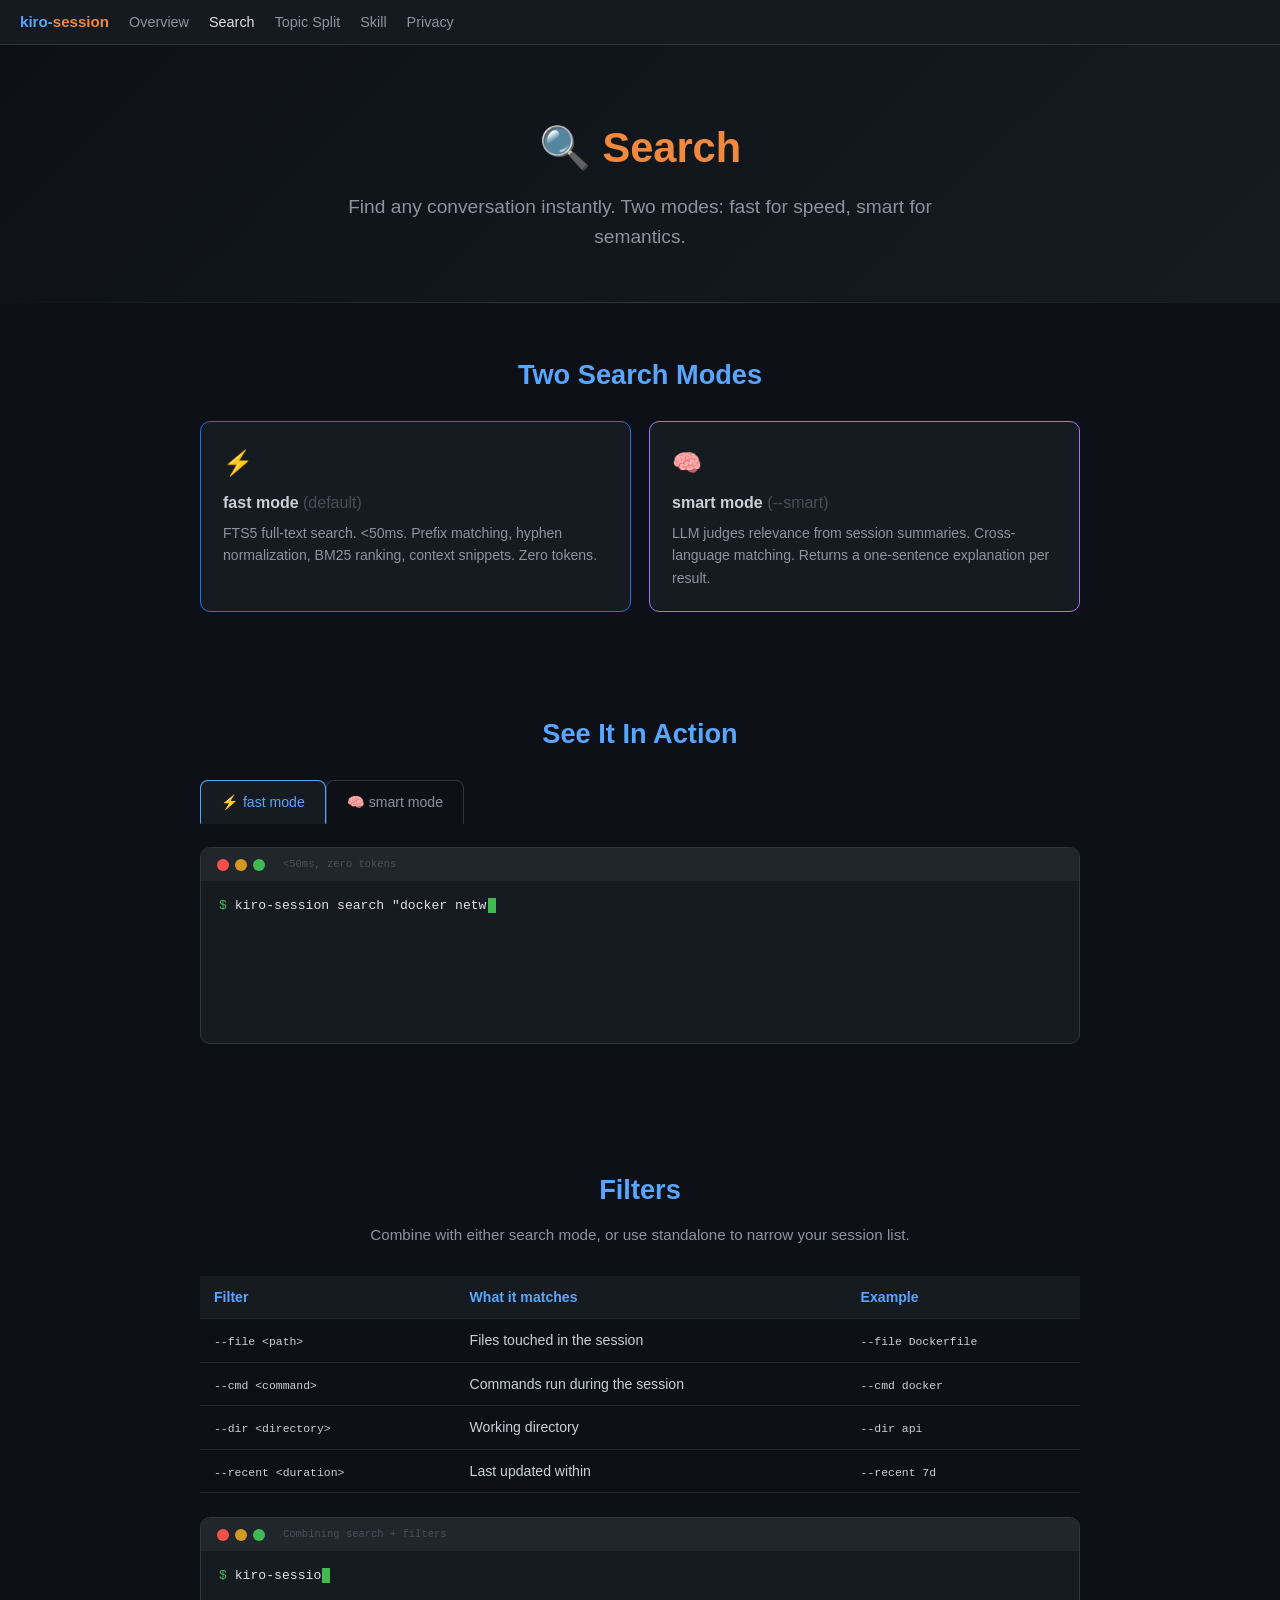
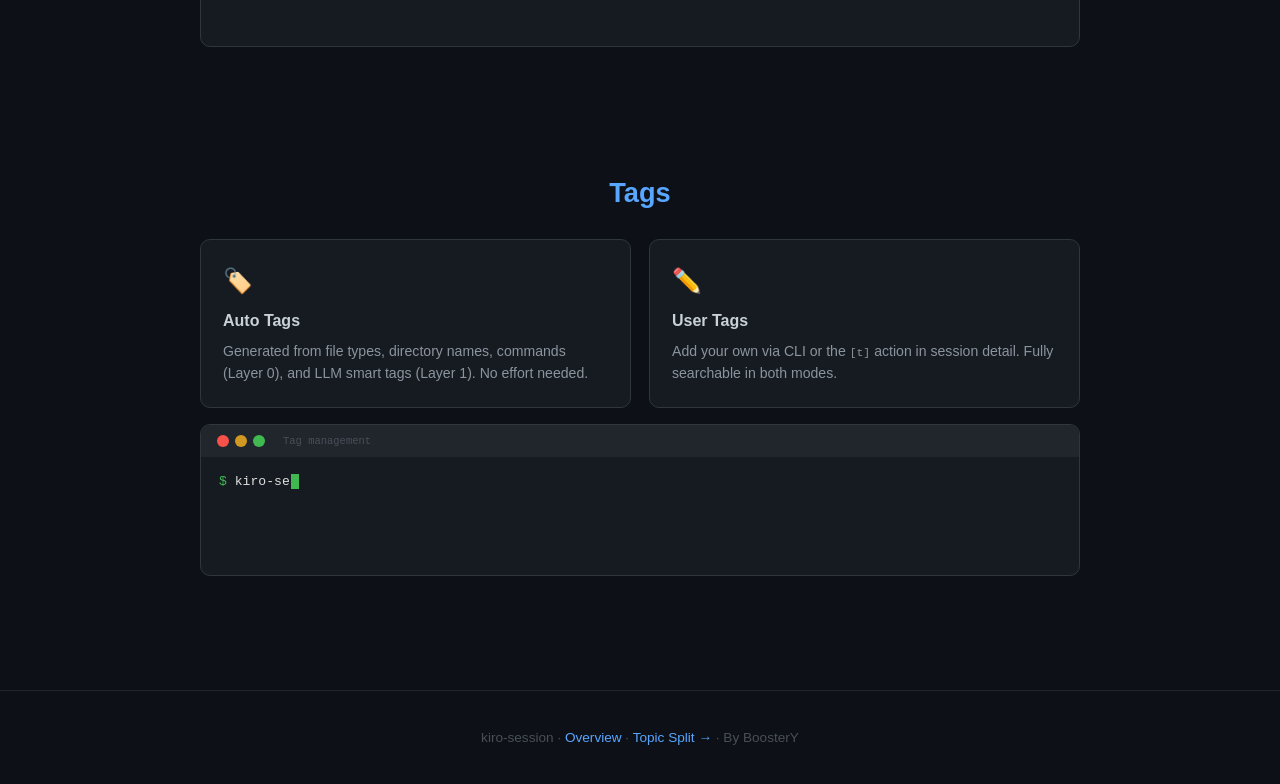
==== docs/search.html @ 9724293c "Docs: update README, SKILL.md, v2-design for current state - README rewritten for v2: dual storage, " ====
<!DOCTYPE html>
<html lang="en">
<head>
<meta charset="UTF-8">
<meta name="viewport" content="width=device-width, initial-scale=1.0">
<title>kiro-session — Search</title>
<link rel="stylesheet" href="shared.css">
</head>
<body>

<nav class="topnav">
  <span class="brand">kiro-<span>session</span></span>
  <a href="index.html">Overview</a>
  <a href="search.html" class="active">Search</a>
  <a href="split.html">Topic Split</a>
  <a href="skill.html">Skill</a>
  <a href="privacy.html">Privacy</a>
</nav>

<div class="hero">
  <h1>🔍 <span>Search</span></h1>
  <p>Find any conversation instantly. Two modes: fast for speed, smart for semantics.</p>
</div>

<div class="section">
  <h2 class="reveal up">Two Search Modes</h2>
  <div class="cards reveal up">
    <div class="card" style="border-color:#1f6feb;">
      <div class="icon">⚡</div>
      <h3>fast mode <span style="color:#484f58;font-weight:400;">(default)</span></h3>
      <p>FTS5 full-text search. &lt;50ms. Prefix matching, hyphen normalization, BM25 ranking, context snippets. Zero tokens.</p>
    </div>
    <div class="card" style="border-color:#a371f7;">
      <div class="icon">🧠</div>
      <h3>smart mode <span style="color:#484f58;font-weight:400;">(--smart)</span></h3>
      <p>LLM judges relevance from session summaries. Cross-language matching. Returns a one-sentence explanation per result.</p>
    </div>
  </div>
</div>

<div class="section">
  <h2 class="reveal up">See It In Action</h2>

  <div class="tab-group reveal up">
    <div class="tabs">
      <div class="tab active" data-target="tab-fast">⚡ fast mode</div>
      <div class="tab" data-target="tab-smart">🧠 smart mode</div>
    </div>

    <div class="tab-content active" id="tab-fast">
      <div class="terminal" data-typing>
        <div class="terminal-bar"><div class="dot r"></div><div class="dot y"></div><div class="dot g"></div><span class="title">&lt;50ms, zero tokens</span></div>
        <div class="terminal-body">
<div class="tl" data-cmd="kiro-session search &quot;docker network&quot;"><span class="prompt">$</span> <span class="cmd"></span></div>
<div class="tl"></div>
<div class="tl"><span class="dim">2 results (12ms)</span></div>
<div class="tl"></div>
<div class="tl"><span class="blue">612381ac</span>  <span class="orange">API Gateway Migration</span>  <span class="dim">(4d, docs)</span></div>
<div class="tl">  <span class="dim">...configured nginx reverse proxy for</span> <span class="yellow">docker</span> <span class="dim">containers on bridge</span> <span class="yellow">network</span><span class="dim">...</span></div>
<div class="tl"></div>
<div class="tl"><span class="blue">5d32ae37</span>  <span class="orange">Debug production logs</span>  <span class="dim">(2d, project-x)</span></div>
<div class="tl">  <span class="dim">...nginx error 502,</span> <span class="yellow">docker network</span> <span class="dim">inspect showed missing subnet...</span></div>
        </div>
      </div>
    </div>

    <div class="tab-content" id="tab-smart">
      <div class="terminal" data-typing>
        <div class="terminal-bar"><div class="dot r"></div><div class="dot y"></div><div class="dot g"></div><span class="title">Semantic matching, cross-language</span></div>
        <div class="terminal-body">
<div class="tl" data-cmd="kiro-session search &quot;容器网络&quot; --smart"><span class="prompt">$</span> <span class="cmd"></span></div>
<div class="tl"></div>
<div class="tl"><span class="dim">2 results (4.2s, LLM)</span></div>
<div class="tl"></div>
<div class="tl"><span class="blue">612381ac</span>  <span class="orange">API Gateway Migration</span>  <span class="dim">(4d, docs)</span></div>
<div class="tl">  <span class="green">Discussed Docker container networking and nginx reverse proxy setup.</span></div>
<div class="tl"></div>
<div class="tl"><span class="blue">5d32ae37</span>  <span class="orange">Debug production logs</span>  <span class="dim">(2d, project-x)</span></div>
<div class="tl">  <span class="green">Debugged nginx 502 errors related to container networking issues.</span></div>
        </div>
      </div>
    </div>
  </div>
</div>

<div class="section">
  <h2 class="reveal up">Filters</h2>
  <p class="desc">Combine with either search mode, or use standalone to narrow your session list.</p>

  <table class="tbl reveal up">
    <tr><th>Filter</th><th>What it matches</th><th>Example</th></tr>
    <tr><td><code>--file &lt;path&gt;</code></td><td>Files touched in the session</td><td><code>--file Dockerfile</code></td></tr>
    <tr><td><code>--cmd &lt;command&gt;</code></td><td>Commands run during the session</td><td><code>--cmd docker</code></td></tr>
    <tr><td><code>--dir &lt;directory&gt;</code></td><td>Working directory</td><td><code>--dir api</code></td></tr>
    <tr><td><code>--recent &lt;duration&gt;</code></td><td>Last updated within</td><td><code>--recent 7d</code></td></tr>
  </table>

  <div class="terminal reveal up" data-typing>
    <div class="terminal-bar"><div class="dot r"></div><div class="dot y"></div><div class="dot g"></div><span class="title">Combining search + filters</span></div>
    <div class="terminal-body">
<div class="tl" data-cmd="kiro-session list --file Dockerfile --recent 7d"><span class="prompt">$</span> <span class="cmd"></span></div>
<div class="tl"></div>
<div class="tl" data-cmd="kiro-session search &quot;error&quot; --cmd docker"><span class="prompt">$</span> <span class="cmd"></span></div>
<div class="tl"></div>
<div class="tl" data-cmd="kiro-session search &quot;performance&quot; --dir api --smart"><span class="prompt">$</span> <span class="cmd"></span></div>
    </div>
  </div>
</div>

<div class="section">
  <h2 class="reveal up">Tags</h2>
  <div class="cards reveal up">
    <div class="card">
      <div class="icon">🏷️</div>
      <h3>Auto Tags</h3>
      <p>Generated from file types, directory names, commands (Layer 0), and LLM smart tags (Layer 1). No effort needed.</p>
    </div>
    <div class="card">
      <div class="icon">✏️</div>
      <h3>User Tags</h3>
      <p>Add your own via CLI or the <code>[t]</code> action in session detail. Fully searchable in both modes.</p>
    </div>
  </div>
  <div class="terminal reveal up" data-typing style="margin-top:16px;">
    <div class="terminal-bar"><div class="dot r"></div><div class="dot y"></div><div class="dot g"></div><span class="title">Tag management</span></div>
    <div class="terminal-body">
<div class="tl" data-cmd="kiro-session tag 612381ac &quot;docker&quot; &quot;production-issue&quot;"><span class="prompt">$</span> <span class="cmd"></span></div>
<div class="tl"><span class="green">✔ Added tags: docker, production-issue</span></div>
<div class="tl"></div>
<div class="tl" data-cmd="kiro-session tag 612381ac --remove &quot;production-issue&quot;"><span class="prompt">$</span> <span class="cmd"></span></div>
<div class="tl"><span class="green">✔ Removed tag: production-issue</span></div>
    </div>
  </div>
</div>

<div class="footer">kiro-session · <a href="index.html">Overview</a> · <a href="split.html">Topic Split →</a> · By BoosterY</div>

<script src="shared.js"></script>
</body>
</html>
---- docs/shared.css ----
* { margin: 0; padding: 0; box-sizing: border-box; }
body { font-family: -apple-system, BlinkMacSystemFont, 'Segoe UI', Roboto, sans-serif; color: #e0e0e0; background: #0d1117; line-height: 1.6; overflow-x: hidden; }
a { color: #58a6ff; text-decoration: none; }
a:hover { text-decoration: underline; }

@keyframes fadeUp { from { opacity: 0; transform: translateY(30px); } to { opacity: 1; transform: translateY(0); } }
@keyframes slideLeft { from { opacity: 0; transform: translateX(-40px); } to { opacity: 1; transform: translateX(0); } }
@keyframes slideRight { from { opacity: 0; transform: translateX(40px); } to { opacity: 1; transform: translateX(0); } }
@keyframes blink { 0%,100% { opacity: 1; } 50% { opacity: 0; } }

.reveal { opacity: 0; transition: all 0.6s ease; }
.reveal.visible { opacity: 1; }
.reveal.visible.up { animation: fadeUp 0.6s ease forwards; }
.reveal.visible.left { animation: slideLeft 0.6s ease forwards; }
.reveal.visible.right { animation: slideRight 0.6s ease forwards; }

.topnav { position: sticky; top: 0; z-index: 100; background: #161b22ee; backdrop-filter: blur(10px); border-bottom: 1px solid #30363d; padding: 10px 20px; display: flex; align-items: center; gap: 20px; font-size: 0.9em; }
.topnav .brand { color: #58a6ff; font-weight: 700; font-size: 1.05em; }
.topnav .brand span { color: #f0883e; }
.topnav a { color: #8b949e; transition: color 0.2s; }
.topnav a:hover, .topnav a.active { color: #e0e0e0; text-decoration: none; }

.hero { text-align: center; padding: 70px 20px 50px; background: linear-gradient(135deg, #0d1117 0%, #161b22 100%); position: relative; }
.hero::after { content: ''; position: absolute; bottom: 0; left: 0; right: 0; height: 1px; background: linear-gradient(90deg, transparent, #30363d, transparent); }
.hero h1 { font-size: 2.6em; color: #58a6ff; margin-bottom: 10px; animation: fadeUp 0.8s ease; }
.hero h1 span { color: #f0883e; }
.hero p { font-size: 1.2em; color: #8b949e; max-width: 620px; margin: 0 auto; animation: fadeUp 1s ease; }
.hero .badge { display: inline-block; margin-top: 16px; padding: 5px 14px; border-radius: 20px; background: #21262d; border: 1px solid #30363d; color: #8b949e; font-size: 0.85em; animation: fadeUp 1.2s ease; }

.section { max-width: 920px; margin: 0 auto; padding: 50px 20px; }
.section h2 { font-size: 1.7em; color: #58a6ff; margin-bottom: 24px; text-align: center; }
.section p.desc { color: #8b949e; text-align: center; max-width: 600px; margin: -12px auto 28px; font-size: 0.95em; }

.terminal { background: #161b22; border: 1px solid #30363d; border-radius: 10px; overflow: hidden; margin: 24px 0; font-family: 'SF Mono','Fira Code','Cascadia Code',monospace; font-size: 0.82em; }
.terminal-bar { background: #21262d; padding: 8px 16px; display: flex; gap: 6px; align-items: center; }
.terminal-bar .title { color: #484f58; font-size: 0.8em; margin-left: 12px; }
.dot { width: 12px; height: 12px; border-radius: 50%; }
.dot.r { background: #f85149; } .dot.y { background: #d29922; } .dot.g { background: #3fb950; }
.terminal-body { padding: 14px 18px; line-height: 1.7; overflow-x: auto; transition: opacity 0.6s ease; }
.terminal-body.fade-out { opacity: 0; }
.terminal-body .prompt { color: #3fb950; } .terminal-body .cmd { color: #e0e0e0; }
.terminal-body .dim { color: #484f58; } .terminal-body .blue { color: #58a6ff; }
.terminal-body .yellow { color: #d29922; } .terminal-body .green { color: #3fb950; }
.terminal-body .orange { color: #f0883e; } .terminal-body .red { color: #f85149; }
/* Typing engine */
.tl { opacity: 0; transform: translateX(-8px); transition: opacity 0.18s ease, transform 0.18s ease; }
.tl.show { opacity: 1; transform: translateX(0); }
.tcur { display: inline-block; width: 8px; height: 15px; background: #3fb950; animation: blink 1s step-end infinite; vertical-align: text-bottom; margin-left: 1px; }

.cards { display: grid; grid-template-columns: 1fr 1fr; gap: 18px; }
.card { background: #161b22; border: 1px solid #30363d; border-radius: 10px; padding: 22px; transition: transform 0.3s, border-color 0.3s; }
.card:hover { transform: translateY(-3px); border-color: #58a6ff; }
.card .icon { font-size: 1.5em; margin-bottom: 8px; }
.card h3 { color: #c9d1d9; font-size: 1em; margin-bottom: 6px; }
.card p { color: #8b949e; font-size: 0.88em; }

.compare { display: grid; grid-template-columns: 1fr 1fr; gap: 20px; margin-bottom: 30px; }
.compare-card { border-radius: 12px; padding: 24px; transition: transform 0.3s, box-shadow 0.3s; }
.compare-card:hover { transform: translateY(-4px); box-shadow: 0 8px 30px rgba(0,0,0,0.3); }
.compare-card.before { background: #1c1c1c; border: 1px solid #da3633; }
.compare-card.after { background: #0d2230; border: 1px solid #238636; }
.compare-card h3 { font-size: 1.05em; margin-bottom: 14px; display: flex; align-items: center; gap: 8px; }
.compare-card.before h3 { color: #f85149; } .compare-card.after h3 { color: #3fb950; }
.compare-card ul { list-style: none; }
.compare-card ul li { padding: 6px 0; border-bottom: 1px solid #21262d; font-size: 0.9em; opacity: 0; transform: translateY(8px); transition: opacity 0.35s ease, transform 0.35s ease; }
.compare-card ul li.typed { opacity: 1; transform: translateY(0); }
.compare-card ul li:last-child { border-bottom: none; }
.compare-card.before li::before { content: "✘ "; color: #f85149; }
.compare-card.after li::before { content: "✔ "; color: #3fb950; }

.tbl { width: 100%; border-collapse: collapse; margin: 16px 0; font-size: 0.88em; }
.tbl th, .tbl td { padding: 10px 14px; text-align: left; border-bottom: 1px solid #21262d; }
.tbl th { color: #58a6ff; font-weight: 600; background: #161b22; }
.tbl td { color: #c9d1d9; }
.tbl tr:hover td { background: #161b2288; }

.flow { display: flex; justify-content: center; align-items: center; gap: 10px; flex-wrap: wrap; margin: 20px 0; }
.flow-step { background: #21262d; border: 1px solid #30363d; border-radius: 8px; padding: 10px 16px; font-size: 0.85em; color: #c9d1d9; transition: transform 0.3s, background 0.3s; }
.flow-step:hover { transform: scale(1.05); background: #30363d; }
.flow-step.active { border-color: #58a6ff; background: #0d2230; }
.flow-arrow { color: #484f58; font-size: 1.2em; }

.tabs { display: flex; gap: 0; margin-bottom: -1px; position: relative; z-index: 1; align-items: center; }
.tab-label { color: #484f58; font-size: 0.72em; text-transform: uppercase; letter-spacing: 0.08em; padding: 0 8px; user-select: none; }
.tab-sep { width: 1px; height: 20px; background: #30363d; margin: 0 6px; }
.tab { padding: 10px 20px; background: #0d1117; border: 1px solid #30363d; border-bottom: none; border-radius: 8px 8px 0 0; color: #8b949e; cursor: pointer; font-size: 0.88em; transition: background 0.2s, color 0.2s; }
.tab:hover { color: #c9d1d9; }
.tab.active { background: #161b22; color: #58a6ff; border-color: #58a6ff; border-bottom: 1px solid #161b22; }
.tab-content { display: none; }
.tab-content.active { display: block; }

.highlight { background: #0d2230; border: 1px solid #1f6feb44; border-radius: 10px; padding: 20px; margin: 16px 0; }
.highlight h4 { color: #58a6ff; margin-bottom: 8px; }
.highlight p, .highlight li { color: #c9d1d9; font-size: 0.9em; }
.highlight ul { list-style: none; padding-left: 0; }
.highlight li::before { content: "→ "; color: #58a6ff; }

.nav-cards { display: grid; grid-template-columns: repeat(3, 1fr); gap: 16px; margin-top: 20px; }
.nav-card { background: #161b22; border: 1px solid #30363d; border-radius: 10px; padding: 24px; text-align: center; transition: transform 0.3s, border-color 0.3s; display: block; }
.nav-card:hover { transform: translateY(-4px); border-color: #58a6ff; text-decoration: none; }
.nav-card .icon { font-size: 2em; margin-bottom: 8px; }
.nav-card h3 { color: #c9d1d9; font-size: 1em; margin-bottom: 4px; }
.nav-card p { color: #8b949e; font-size: 0.82em; }

.footer { text-align: center; padding: 36px 20px; color: #484f58; font-size: 0.85em; border-top: 1px solid #21262d; margin-top: 40px; }

@media (max-width: 700px) {
  .compare, .cards, .nav-cards { grid-template-columns: 1fr; }
  .hero h1 { font-size: 2em; }
  .flow { flex-direction: column; }
  .flow-arrow { transform: rotate(90deg); }
  .tabs { flex-wrap: wrap; }
}
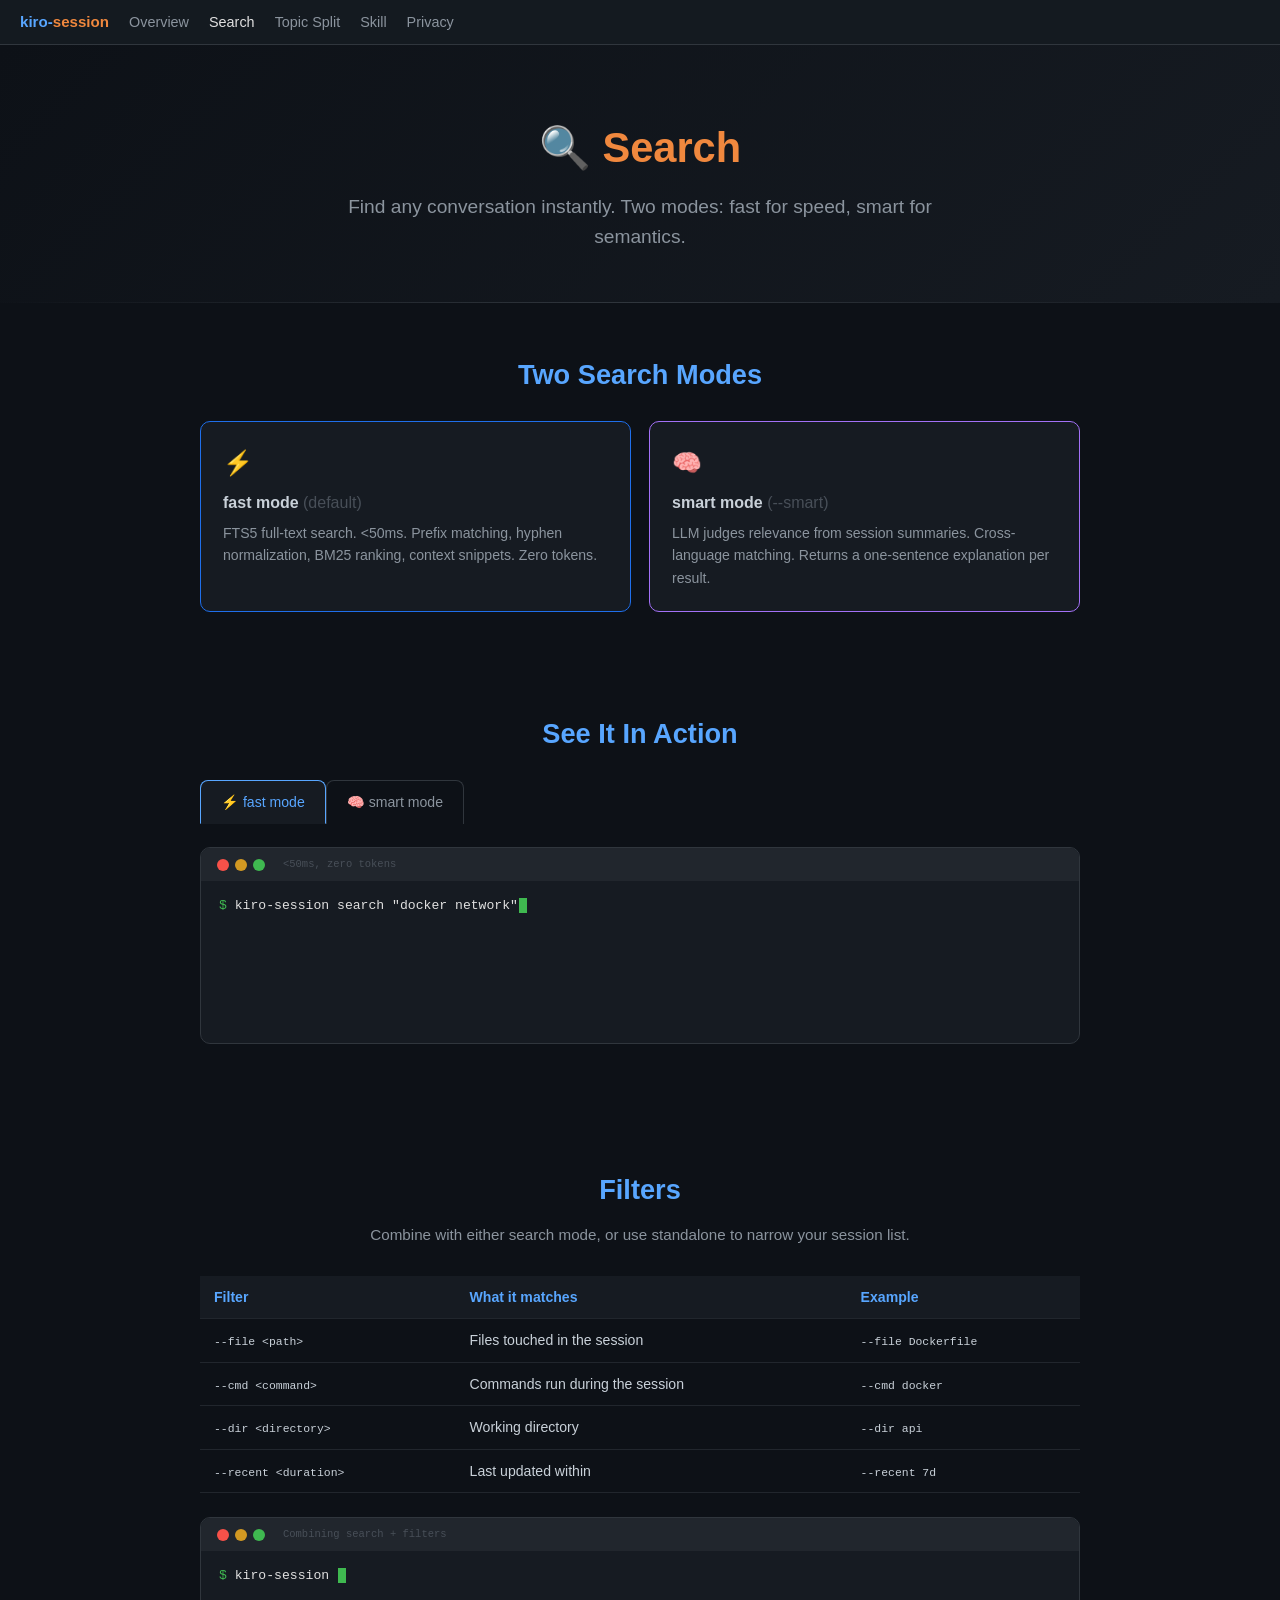
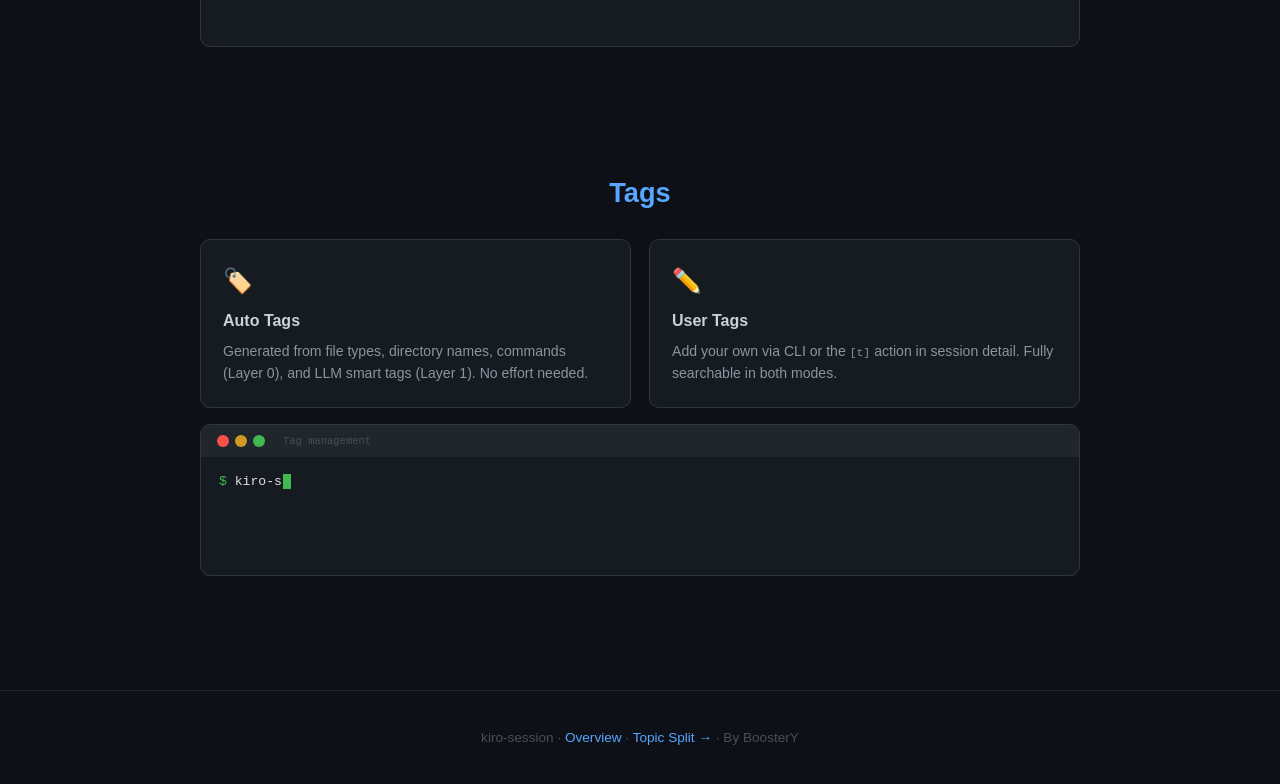
==== commit 663c6308: "chore: bump to 0.4.0, update deps and showcase - pick → simple-term-menu in install.sh, README, SKIL" ====
--- a/docs/search.html
+++ b/docs/search.html
@@ -53,13 +53,12 @@
         <div class="terminal-body">
 <div class="tl" data-cmd="kiro-session search &quot;docker network&quot;"><span class="prompt">$</span> <span class="cmd"></span></div>
 <div class="tl"></div>
-<div class="tl"><span class="dim">2 results (12ms)</span></div>
+<div class="tl"><span class="blue"> 1. 612381ac</span>  API Gateway Migration  <span class="dim">(4d ago, 58 prompts, /home/user/docs)</span></div>
+<div class="tl">    <span class="dim">...configured nginx reverse proxy for</span> <span class="red">docker</span> <span class="dim">containers on bridge</span> <span class="red">network</span><span class="dim">...</span></div>
+<div class="tl"><span class="blue"> 2. 5d32ae37</span>  Debug production logs  <span class="dim">(2d ago, 12 prompts, /home/user/project-x)</span></div>
+<div class="tl">    <span class="dim">...nginx error 502,</span> <span class="red">docker network</span> <span class="dim">inspect showed missing subnet...</span></div>
 <div class="tl"></div>
-<div class="tl"><span class="blue">612381ac</span>  <span class="orange">API Gateway Migration</span>  <span class="dim">(4d, docs)</span></div>
-<div class="tl">  <span class="dim">...configured nginx reverse proxy for</span> <span class="yellow">docker</span> <span class="dim">containers on bridge</span> <span class="yellow">network</span><span class="dim">...</span></div>
-<div class="tl"></div>
-<div class="tl"><span class="blue">5d32ae37</span>  <span class="orange">Debug production logs</span>  <span class="dim">(2d, project-x)</span></div>
-<div class="tl">  <span class="dim">...nginx error 502,</span> <span class="yellow">docker network</span> <span class="dim">inspect showed missing subnet...</span></div>
+<div class="tl"><span class="yellow">Tip: kiro-session resume 612381ac to continue a session</span></div>
         </div>
       </div>
     </div>
@@ -70,13 +69,12 @@
         <div class="terminal-body">
 <div class="tl" data-cmd="kiro-session search &quot;容器网络&quot; --smart"><span class="prompt">$</span> <span class="cmd"></span></div>
 <div class="tl"></div>
-<div class="tl"><span class="dim">2 results (4.2s, LLM)</span></div>
+<div class="tl"><span class="blue"> 1. 612381ac</span>  API Gateway Migration  <span class="dim">(4d ago, 58 prompts, /home/user/docs)</span></div>
+<div class="tl">    <span class="dim"><span class="green">Discussed Docker container networking and nginx reverse proxy setup.</span></span></div>
+<div class="tl"><span class="blue"> 2. 5d32ae37</span>  Debug production logs  <span class="dim">(2d ago, 12 prompts, /home/user/project-x)</span></div>
+<div class="tl">    <span class="dim"><span class="green">Debugged nginx 502 errors related to container networking issues.</span></span></div>
 <div class="tl"></div>
-<div class="tl"><span class="blue">612381ac</span>  <span class="orange">API Gateway Migration</span>  <span class="dim">(4d, docs)</span></div>
-<div class="tl">  <span class="green">Discussed Docker container networking and nginx reverse proxy setup.</span></div>
-<div class="tl"></div>
-<div class="tl"><span class="blue">5d32ae37</span>  <span class="orange">Debug production logs</span>  <span class="dim">(2d, project-x)</span></div>
-<div class="tl">  <span class="green">Debugged nginx 502 errors related to container networking issues.</span></div>
+<div class="tl"><span class="yellow">Tip: kiro-session resume 612381ac to continue a session</span></div>
         </div>
       </div>
     </div>
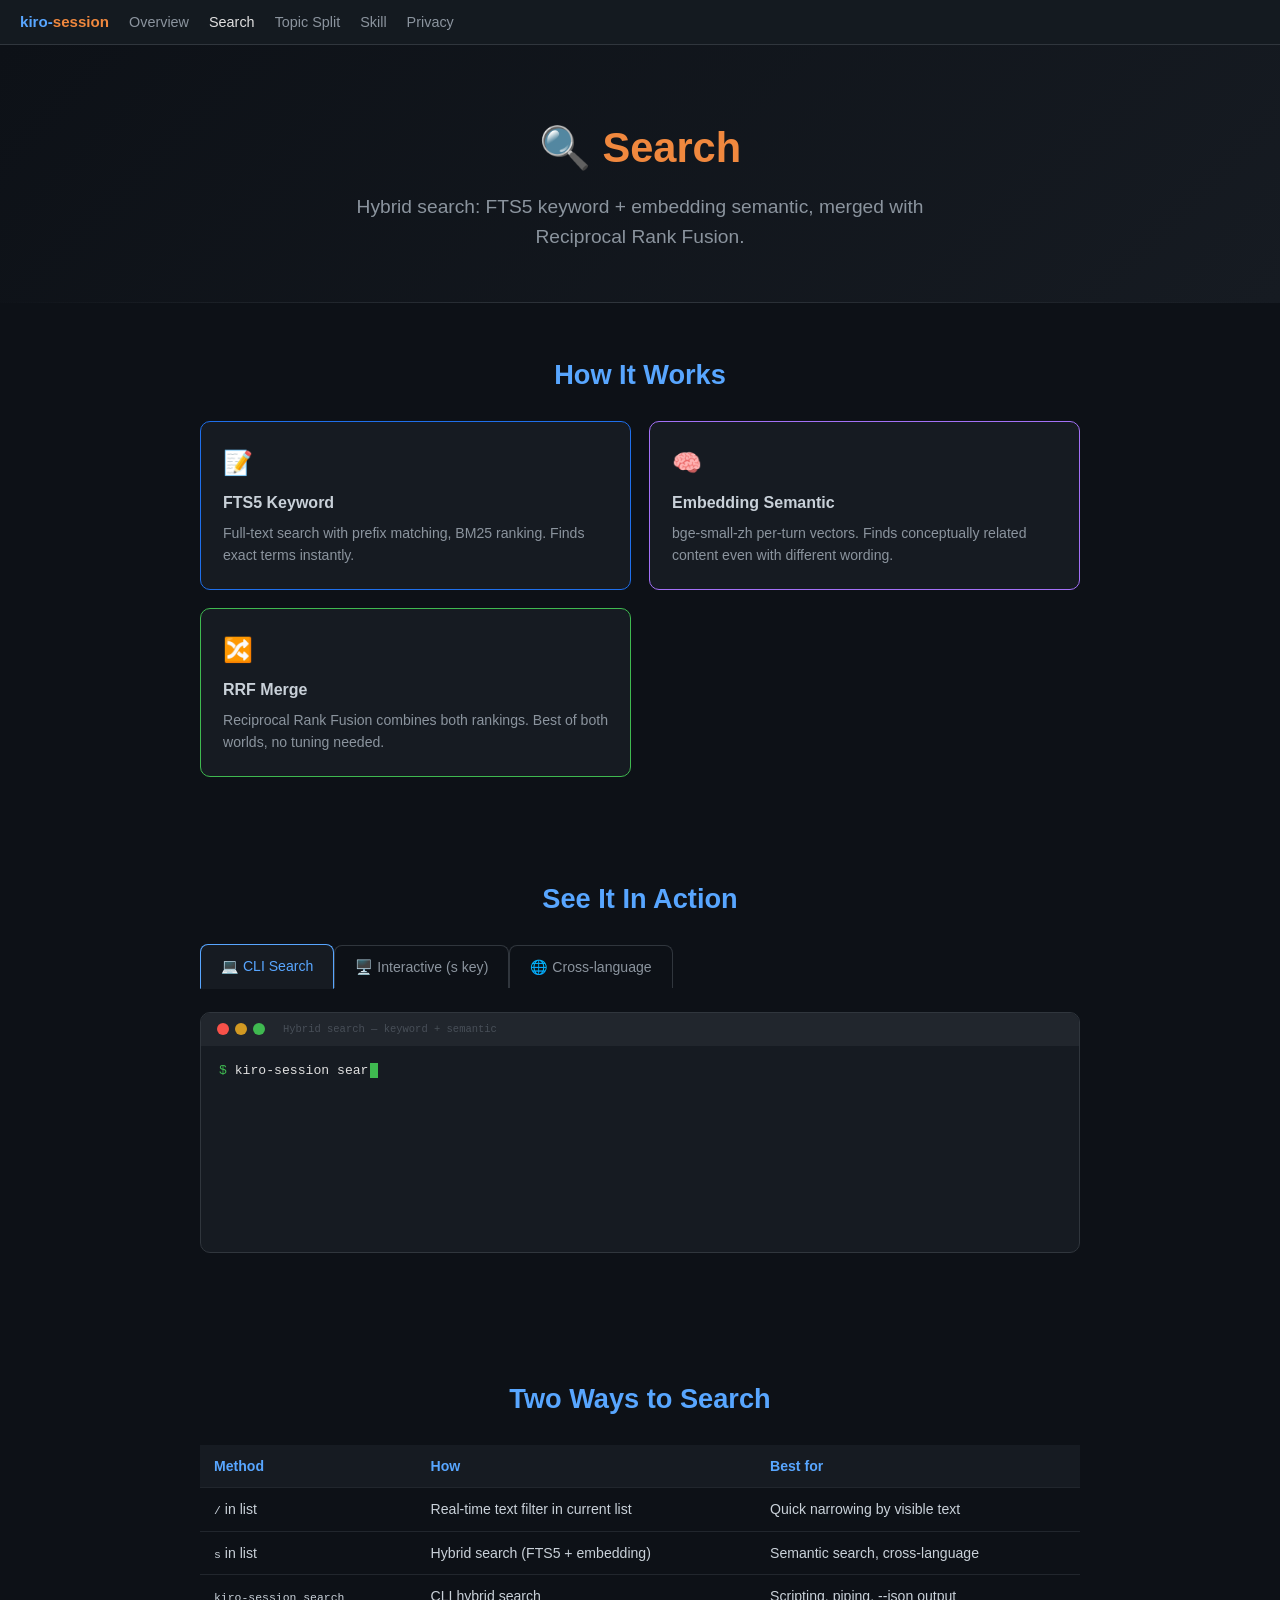
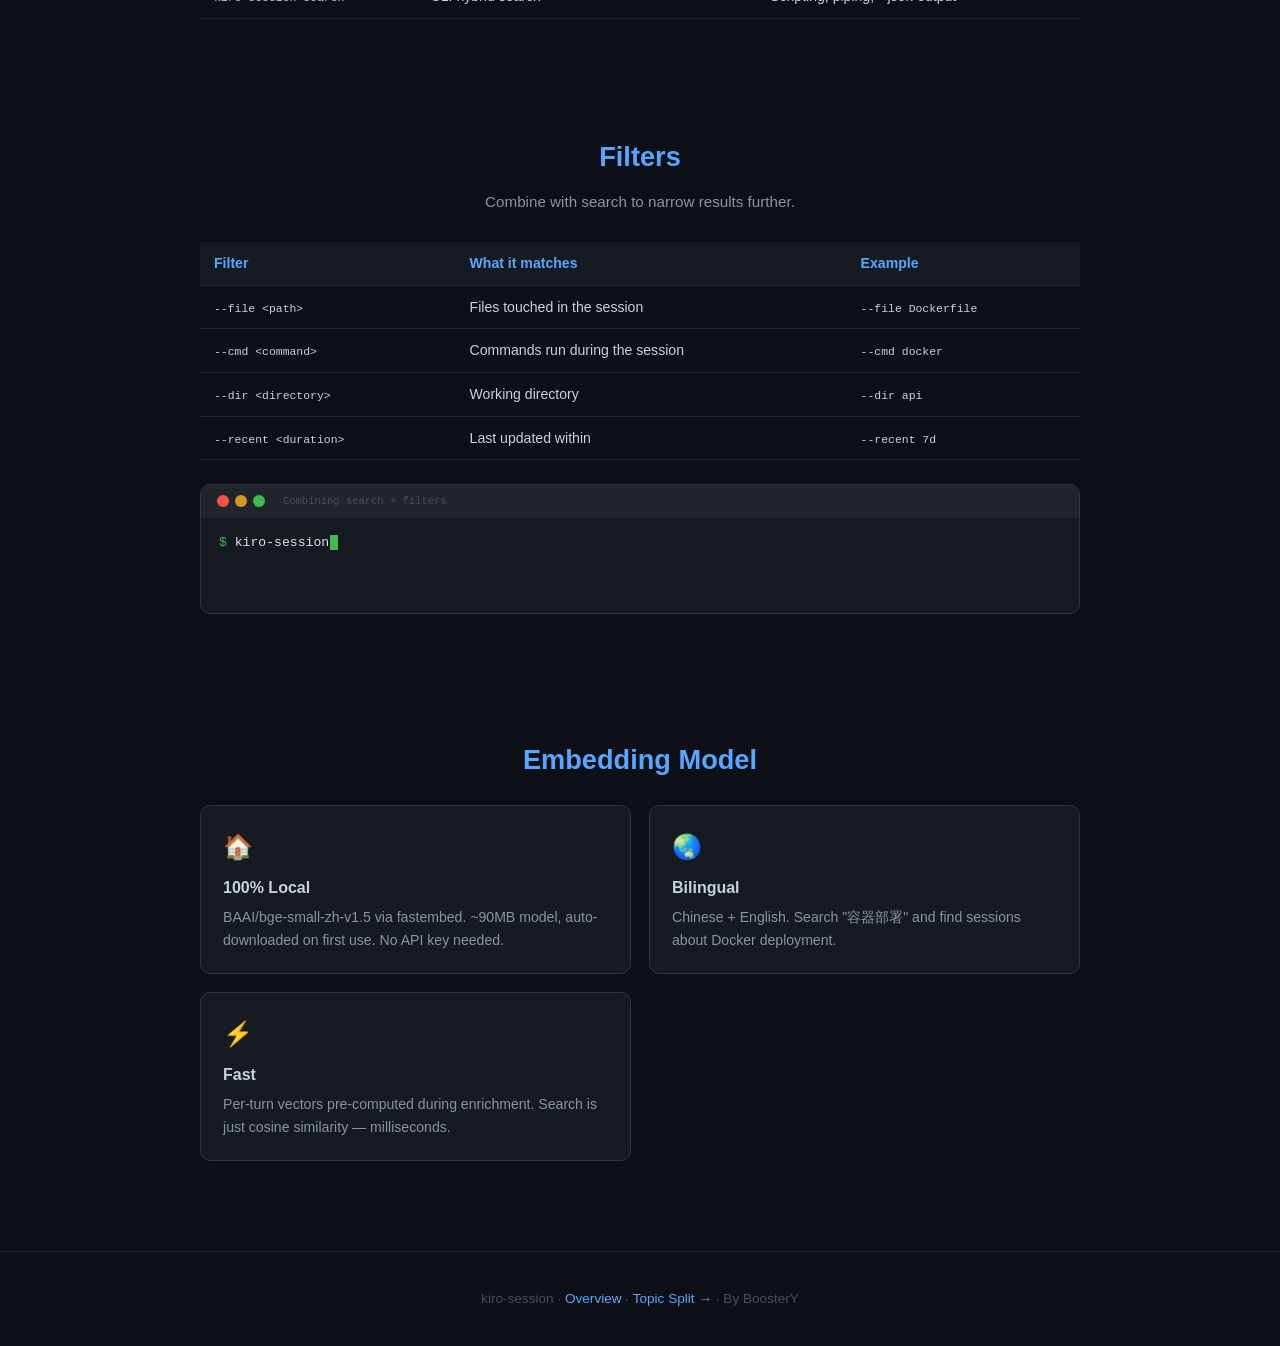
==== commit 75418fe4: "docs: update all docs for hybrid search README: - Hybrid search description, new keybindings (/ filt" ====
--- a/docs/search.html
+++ b/docs/search.html
@@ -19,21 +19,26 @@
 
 <div class="hero">
   <h1>🔍 <span>Search</span></h1>
-  <p>Find any conversation instantly. Two modes: fast for speed, smart for semantics.</p>
+  <p>Hybrid search: FTS5 keyword + embedding semantic, merged with Reciprocal Rank Fusion.</p>
 </div>
 
 <div class="section">
-  <h2 class="reveal up">Two Search Modes</h2>
+  <h2 class="reveal up">How It Works</h2>
   <div class="cards reveal up">
     <div class="card" style="border-color:#1f6feb;">
-      <div class="icon">⚡</div>
-      <h3>fast mode <span style="color:#484f58;font-weight:400;">(default)</span></h3>
-      <p>FTS5 full-text search. &lt;50ms. Prefix matching, hyphen normalization, BM25 ranking, context snippets. Zero tokens.</p>
+      <div class="icon">📝</div>
+      <h3>FTS5 Keyword</h3>
+      <p>Full-text search with prefix matching, BM25 ranking. Finds exact terms instantly.</p>
     </div>
     <div class="card" style="border-color:#a371f7;">
       <div class="icon">🧠</div>
-      <h3>smart mode <span style="color:#484f58;font-weight:400;">(--smart)</span></h3>
-      <p>LLM judges relevance from session summaries. Cross-language matching. Returns a one-sentence explanation per result.</p>
+      <h3>Embedding Semantic</h3>
+      <p>bge-small-zh per-turn vectors. Finds conceptually related content even with different wording.</p>
+    </div>
+    <div class="card" style="border-color:#3fb950;">
+      <div class="icon">🔀</div>
+      <h3>RRF Merge</h3>
+      <p>Reciprocal Rank Fusion combines both rankings. Best of both worlds, no tuning needed.</p>
     </div>
   </div>
 </div>
@@ -43,38 +48,60 @@
 
   <div class="tab-group reveal up">
     <div class="tabs">
-      <div class="tab active" data-target="tab-fast">⚡ fast mode</div>
-      <div class="tab" data-target="tab-smart">🧠 smart mode</div>
+      <div class="tab active" data-target="tab-cli">💻 CLI Search</div>
+      <div class="tab" data-target="tab-interactive">🖥️ Interactive (s key)</div>
+      <div class="tab" data-target="tab-semantic">🌐 Cross-language</div>
     </div>
 
-    <div class="tab-content active" id="tab-fast">
+    <div class="tab-content active" id="tab-cli">
       <div class="terminal" data-typing>
-        <div class="terminal-bar"><div class="dot r"></div><div class="dot y"></div><div class="dot g"></div><span class="title">&lt;50ms, zero tokens</span></div>
+        <div class="terminal-bar"><div class="dot r"></div><div class="dot y"></div><div class="dot g"></div><span class="title">Hybrid search — keyword + semantic</span></div>
         <div class="terminal-body">
 <div class="tl" data-cmd="kiro-session search &quot;docker network&quot;"><span class="prompt">$</span> <span class="cmd"></span></div>
 <div class="tl"></div>
-<div class="tl"><span class="blue"> 1. 612381ac</span>  API Gateway Migration  <span class="dim">(4d ago, 58 prompts, /home/user/docs)</span></div>
+<div class="tl"><span class="blue"> 1. 1ec9859a</span>  Docker开发容器构建与多机部署  <span class="dim">(12h ago, 111 prompts, dev-env)</span></div>
 <div class="tl">    <span class="dim">...configured nginx reverse proxy for</span> <span class="red">docker</span> <span class="dim">containers on bridge</span> <span class="red">network</span><span class="dim">...</span></div>
-<div class="tl"><span class="blue"> 2. 5d32ae37</span>  Debug production logs  <span class="dim">(2d ago, 12 prompts, /home/user/project-x)</span></div>
-<div class="tl">    <span class="dim">...nginx error 502,</span> <span class="red">docker network</span> <span class="dim">inspect showed missing subnet...</span></div>
+<div class="tl"><span class="blue"> 2. b46887fe</span>  可迁移开发环境容器化方案  <span class="dim">(8d ago, 51 prompts, temp)</span></div>
+<div class="tl">    <span class="dim">...当前</span><span class="red">docker</span><span class="dim">file 里面有写针对中国大陆的git地址优化...</span></div>
+<div class="tl"><span class="blue"> 3. 61e9e696</span>  WSLg容器GUI偏移问题排查  <span class="dim">(19h ago, 8 prompts, containerGUI)</span></div>
+<div class="tl">    <span class="dim">...WSLg容器内GUI窗口最大化时偏移...</span></div>
 <div class="tl"></div>
-<div class="tl"><span class="yellow">Tip: kiro-session resume 612381ac to continue a session</span></div>
+<div class="tl"><span class="dim">16 results (FTS5 + embedding, RRF merged)</span></div>
         </div>
       </div>
     </div>
 
-    <div class="tab-content" id="tab-smart">
+    <div class="tab-content" id="tab-interactive">
       <div class="terminal" data-typing>
-        <div class="terminal-bar"><div class="dot r"></div><div class="dot y"></div><div class="dot g"></div><span class="title">Semantic matching, cross-language</span></div>
+        <div class="terminal-bar"><div class="dot r"></div><div class="dot y"></div><div class="dot g"></div><span class="title">Press s in session list → search prompt at bottom</span></div>
         <div class="terminal-body">
-<div class="tl" data-cmd="kiro-session search &quot;容器网络&quot; --smart"><span class="prompt">$</span> <span class="cmd"></span></div>
+<div class="tl">Sessions (57/57)  ⏳=pending 🔄=stale ✅=enriched</div>
+<div class="tl">     #  ID        Name                         Used    Topics Turns Dir</div>
+<div class="tl">  🔄  1. 771f40ff  将我的kiro cli 默认模...     2m ago       0   213 kiro-session</div>
+<div class="tl">  ✅  2. 1ec9859a  Docker开发容器构建与多...    12h ago     12   111 dev-env</div>
+<div class="tl">  ✅  3. 64476ff5  Obsidian个人知识管理...      20h ago      6    54 KB</div>
+<div class="tl">  <span class="dim">  ... 54 more</span></div>
 <div class="tl"></div>
-<div class="tl"><span class="blue"> 1. 612381ac</span>  API Gateway Migration  <span class="dim">(4d ago, 58 prompts, /home/user/docs)</span></div>
-<div class="tl">    <span class="dim"><span class="green">Discussed Docker container networking and nginx reverse proxy setup.</span></span></div>
-<div class="tl"><span class="blue"> 2. 5d32ae37</span>  Debug production logs  <span class="dim">(2d ago, 12 prompts, /home/user/project-x)</span></div>
-<div class="tl">    <span class="dim"><span class="green">Debugged nginx 502 errors related to container networking issues.</span></span></div>
+<div class="tl" data-cmd="🔍 Search: 容器部署"><span class="yellow bold">🔍 Search: </span><span class="cmd"></span></div>
 <div class="tl"></div>
-<div class="tl"><span class="yellow">Tip: kiro-session resume 612381ac to continue a session</span></div>
+<div class="tl"><span class="dim">→ Sessions (16/57 search: "容器部署")</span></div>
+        </div>
+      </div>
+    </div>
+
+    <div class="tab-content" id="tab-semantic">
+      <div class="terminal" data-typing>
+        <div class="terminal-bar"><div class="dot r"></div><div class="dot y"></div><div class="dot g"></div><span class="title">Chinese query → finds English content</span></div>
+        <div class="terminal-body">
+<div class="tl" data-cmd="kiro-session search &quot;容器部署&quot;"><span class="prompt">$</span> <span class="cmd"></span></div>
+<div class="tl"></div>
+<div class="tl"><span class="blue"> 1. 1ec9859a</span>  Docker开发容器构建与多机部署  <span class="dim">(12h ago, 111 prompts)</span></div>
+<div class="tl">    <span class="dim">...Hybrid Search: FTS5 关键词匹配 + Embedding 语义搜索...</span></div>
+<div class="tl"><span class="blue"> 2. 64476ff5</span>  Obsidian个人知识管理系统搭建  <span class="dim">(20h ago, 54 prompts)</span></div>
+<div class="tl">    <span class="dim">...我想在容器里面使用，你当前就是在容器里面...</span></div>
+<div class="tl"><span class="blue"> 3. b46887fe</span>  可迁移开发环境容器化方案  <span class="dim">(8d ago, 51 prompts)</span></div>
+<div class="tl"></div>
+<div class="tl"><span class="green">✓ "容器部署" matched sessions about Docker, Podman, WSLg containers</span></div>
         </div>
       </div>
     </div>
@@ -82,8 +109,18 @@
 </div>
 
 <div class="section">
+  <h2 class="reveal up">Two Ways to Search</h2>
+  <table class="tbl reveal up">
+    <tr><th>Method</th><th>How</th><th>Best for</th></tr>
+    <tr><td><code>/</code> in list</td><td>Real-time text filter in current list</td><td>Quick narrowing by visible text</td></tr>
+    <tr><td><code>s</code> in list</td><td>Hybrid search (FTS5 + embedding)</td><td>Semantic search, cross-language</td></tr>
+    <tr><td><code>kiro-session search</code></td><td>CLI hybrid search</td><td>Scripting, piping, --json output</td></tr>
+  </table>
+</div>
+
+<div class="section">
   <h2 class="reveal up">Filters</h2>
-  <p class="desc">Combine with either search mode, or use standalone to narrow your session list.</p>
+  <p class="desc">Combine with search to narrow results further.</p>
 
   <table class="tbl reveal up">
     <tr><th>Filter</th><th>What it matches</th><th>Example</th></tr>
@@ -96,37 +133,32 @@
   <div class="terminal reveal up" data-typing>
     <div class="terminal-bar"><div class="dot r"></div><div class="dot y"></div><div class="dot g"></div><span class="title">Combining search + filters</span></div>
     <div class="terminal-body">
+<div class="tl" data-cmd="kiro-session search &quot;PIM&quot; --dir docs"><span class="prompt">$</span> <span class="cmd"></span></div>
+<div class="tl"></div>
+<div class="tl" data-cmd="kiro-session search &quot;error&quot; --cmd docker --recent 7d"><span class="prompt">$</span> <span class="cmd"></span></div>
+<div class="tl"></div>
 <div class="tl" data-cmd="kiro-session list --file Dockerfile --recent 7d"><span class="prompt">$</span> <span class="cmd"></span></div>
-<div class="tl"></div>
-<div class="tl" data-cmd="kiro-session search &quot;error&quot; --cmd docker"><span class="prompt">$</span> <span class="cmd"></span></div>
-<div class="tl"></div>
-<div class="tl" data-cmd="kiro-session search &quot;performance&quot; --dir api --smart"><span class="prompt">$</span> <span class="cmd"></span></div>
     </div>
   </div>
 </div>
 
 <div class="section">
-  <h2 class="reveal up">Tags</h2>
+  <h2 class="reveal up">Embedding Model</h2>
   <div class="cards reveal up">
     <div class="card">
-      <div class="icon">🏷️</div>
-      <h3>Auto Tags</h3>
-      <p>Generated from file types, directory names, commands (Layer 0), and LLM smart tags (Layer 1). No effort needed.</p>
+      <div class="icon">🏠</div>
+      <h3>100% Local</h3>
+      <p>BAAI/bge-small-zh-v1.5 via fastembed. ~90MB model, auto-downloaded on first use. No API key needed.</p>
     </div>
     <div class="card">
-      <div class="icon">✏️</div>
-      <h3>User Tags</h3>
-      <p>Add your own via CLI or the <code>[t]</code> action in session detail. Fully searchable in both modes.</p>
+      <div class="icon">🌏</div>
+      <h3>Bilingual</h3>
+      <p>Chinese + English. Search "容器部署" and find sessions about Docker deployment.</p>
     </div>
-  </div>
-  <div class="terminal reveal up" data-typing style="margin-top:16px;">
-    <div class="terminal-bar"><div class="dot r"></div><div class="dot y"></div><div class="dot g"></div><span class="title">Tag management</span></div>
-    <div class="terminal-body">
-<div class="tl" data-cmd="kiro-session tag 612381ac &quot;docker&quot; &quot;production-issue&quot;"><span class="prompt">$</span> <span class="cmd"></span></div>
-<div class="tl"><span class="green">✔ Added tags: docker, production-issue</span></div>
-<div class="tl"></div>
-<div class="tl" data-cmd="kiro-session tag 612381ac --remove &quot;production-issue&quot;"><span class="prompt">$</span> <span class="cmd"></span></div>
-<div class="tl"><span class="green">✔ Removed tag: production-issue</span></div>
+    <div class="card">
+      <div class="icon">⚡</div>
+      <h3>Fast</h3>
+      <p>Per-turn vectors pre-computed during enrichment. Search is just cosine similarity — milliseconds.</p>
     </div>
   </div>
 </div>
